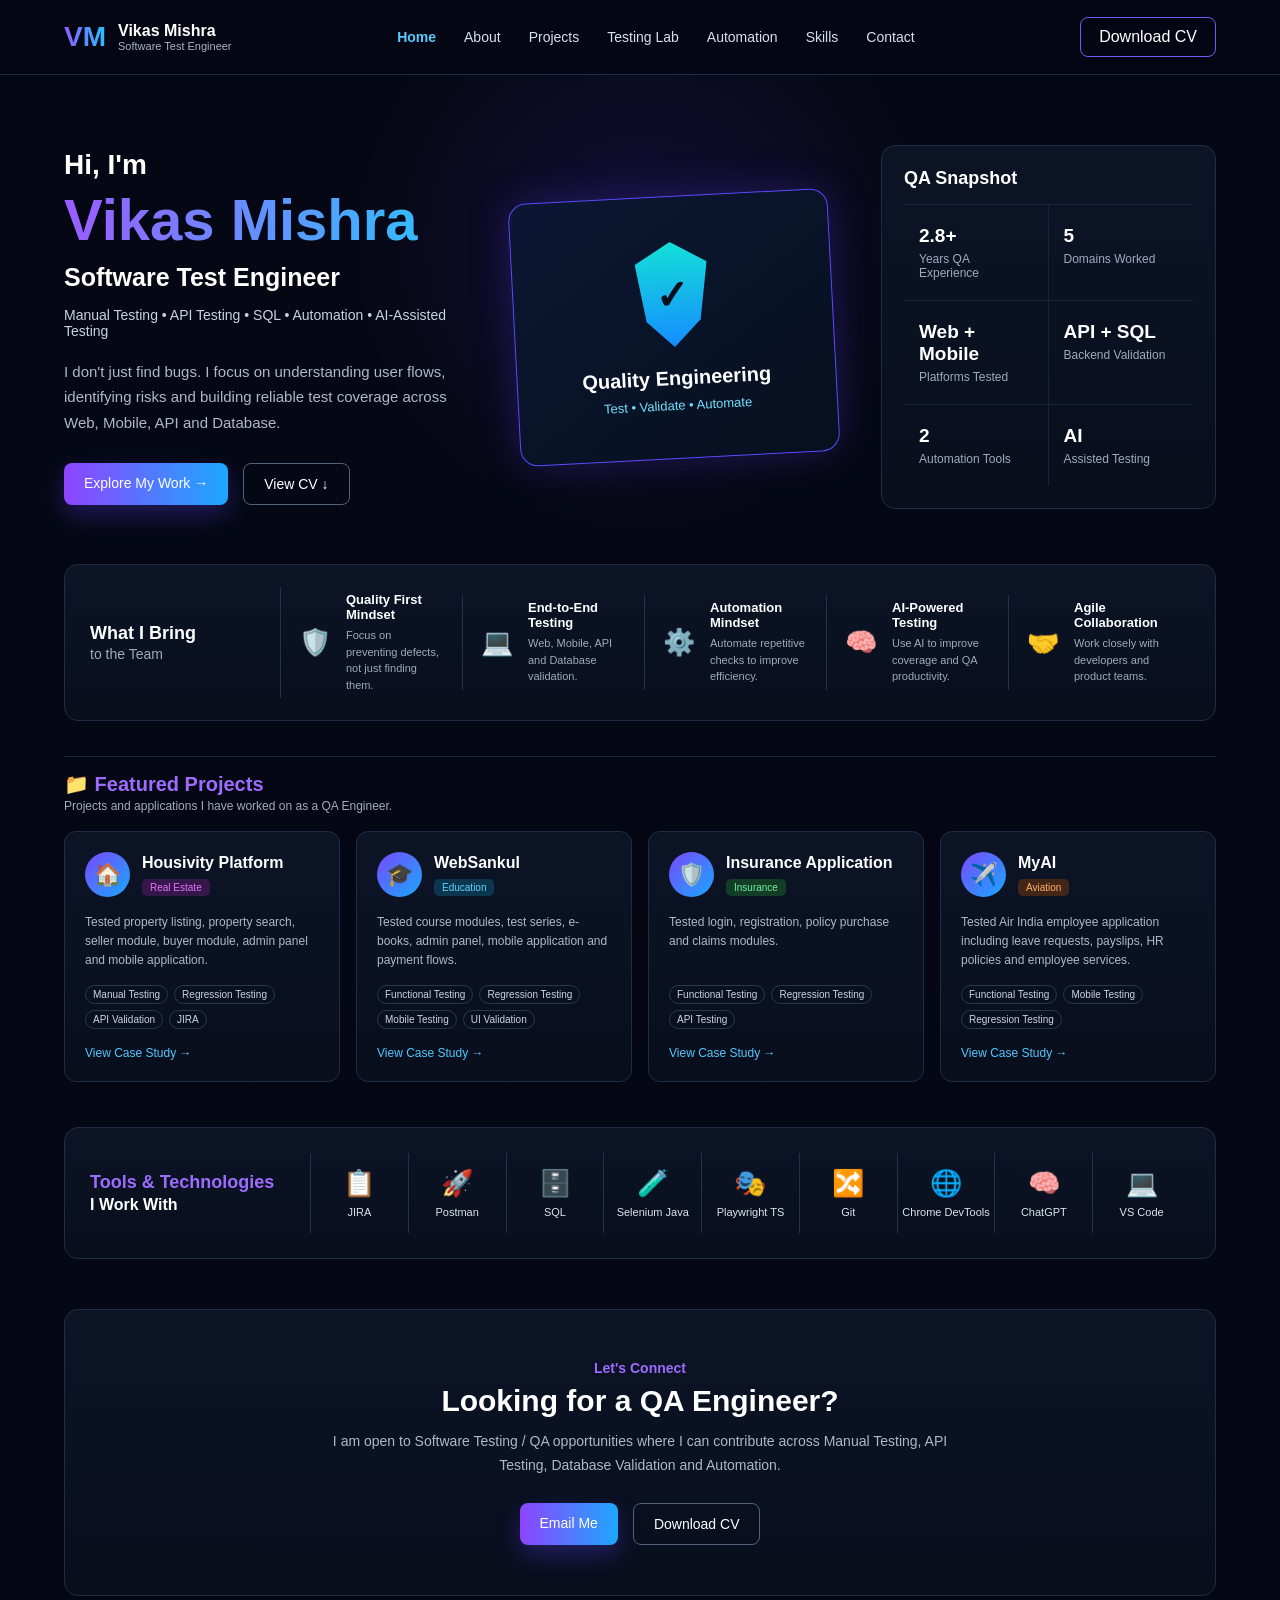
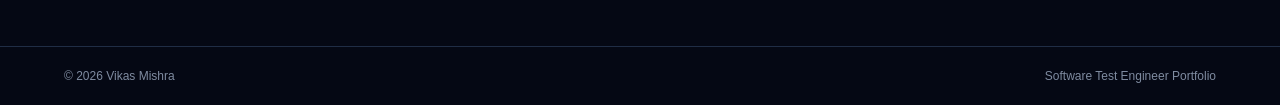
==== index.html @ 6115c790 "Initial QA portfolio" ====
<!doctype html>
<html lang="en">
  <head>
    <meta charset="UTF-8" />
    <meta name="viewport" content="width=device-width, initial-scale=1.0" />

    <title>Vikas Mishra | QA Engineer</title>

    <link rel="stylesheet" href="style.css" />
  </head>

  <body>
    <!-- NAVBAR -->
    <header>
      <div class="logo">
        <span>VM</span>

        <div>
          <h3>Vikas Mishra</h3>
          <p>Software Test Engineer</p>
        </div>
      </div>

      <nav>
        <a href="#home">Home</a>
        <a href="#about">About</a>
        <a href="#projects">Projects</a>
        <a href="#testing">Testing Lab</a>
        <a href="#automation">Automation</a>
        <a href="#skills">Skills</a>
        <a href="#contact">Contact</a>
      </nav>

      <a href="assets/Vikas_Mishra_CV.pdf" class="cv-btn" download>
        Download CV
      </a>
    </header>

    <!-- HERO SECTION -->

    <section class="hero" id="home">
      <!-- LEFT -->

      <div class="hero-left">
        <p class="hello">Hi, I'm</p>

        <h1>Vikas Mishra</h1>

        <h2>Software Test Engineer</h2>

        <p class="skills-line">
          Manual Testing • API Testing • SQL • Automation • AI-Assisted Testing
        </p>

        <p class="description">
          I don't just find bugs. I focus on understanding user flows,
          identifying risks and building reliable test coverage across Web,
          Mobile, API and Database.
        </p>

        <div class="buttons">
          <a href="#projects" class="primary-btn"> Explore My Work → </a>

          <a href="#" class="secondary-btn"> View CV ↓ </a>
        </div>
      </div>

      <!-- CENTER VISUAL -->

      <div class="hero-center">
        <div class="testing-card">
          <div class="shield">✓</div>

          <h3>Quality Engineering</h3>

          <p>Test • Validate • Automate</p>
        </div>
      </div>

      <!-- RIGHT QA SNAPSHOT -->

      <div class="snapshot">
        <h3>QA Snapshot</h3>

        <div class="stats">
          <div class="stat">
            <h2>2.8+</h2>
            <p>Years QA Experience</p>
          </div>

          <div class="stat">
            <h2>5</h2>
            <p>Domains Worked</p>
          </div>

          <div class="stat">
            <h2>Web + Mobile</h2>
            <p>Platforms Tested</p>
          </div>

          <div class="stat">
            <h2>API + SQL</h2>
            <p>Backend Validation</p>
          </div>

          <div class="stat">
            <h2>2</h2>
            <p>Automation Tools</p>
          </div>

          <div class="stat">
            <h2>AI</h2>
            <p>Assisted Testing</p>
          </div>
        </div>
      </div>
    </section>
    <!-- WHAT I BRING TO THE TEAM -->

    <section class="team-section" id="about">
      <div class="team-title">
        <h2>What I Bring</h2>
        <p>to the Team</p>
      </div>

      <div class="team-item">
        <div class="team-icon">🛡️</div>

        <div>
          <h3>Quality First Mindset</h3>
          <p>Focus on preventing defects, not just finding them.</p>
        </div>
      </div>

      <div class="team-item">
        <div class="team-icon">💻</div>

        <div>
          <h3>End-to-End Testing</h3>
          <p>Web, Mobile, API and Database validation.</p>
        </div>
      </div>

      <div class="team-item">
        <div class="team-icon">⚙️</div>

        <div>
          <h3>Automation Mindset</h3>
          <p>Automate repetitive checks to improve efficiency.</p>
        </div>
      </div>

      <div class="team-item">
        <div class="team-icon">🧠</div>

        <div>
          <h3>AI-Powered Testing</h3>
          <p>Use AI to improve coverage and QA productivity.</p>
        </div>
      </div>

      <div class="team-item">
        <div class="team-icon">🤝</div>

        <div>
          <h3>Agile Collaboration</h3>
          <p>Work closely with developers and product teams.</p>
        </div>
      </div>
    </section>
    <!-- FEATURED PROJECTS -->

    <section class="projects-section" id="projects">
      <div class="projects-header">
        <div>
          <h2>📁 Featured Projects</h2>
          <p>Projects and applications I have worked on as a QA Engineer.</p>
        </div>
      </div>

      <div class="projects-grid">
        <!-- PROJECT 1 -->

        <div class="project-card">
          <div class="project-top">
            <div class="project-icon">🏠</div>

            <div>
              <h3>Housivity Platform</h3>

              <span class="project-tag purple"> Real Estate </span>
            </div>
          </div>

          <p class="project-description">
            Tested property listing, property search, seller module, buyer
            module, admin panel and mobile application.
          </p>

          <div class="project-skills">
            <span>Manual Testing</span>
            <span>Regression Testing</span>
            <span>API Validation</span>
            <span>JIRA</span>
          </div>

          <a href="housivity.html"> View Case Study → </a>
        </div>

        <!-- PROJECT 2 -->

        <div class="project-card">
          <div class="project-top">
            <div class="project-icon">🎓</div>

            <div>
              <h3>WebSankul</h3>

              <span class="project-tag blue"> Education </span>
            </div>
          </div>

          <p class="project-description">
            Tested course modules, test series, e-books, admin panel, mobile
            application and payment flows.
          </p>

          <div class="project-skills">
            <span>Functional Testing</span>
            <span>Regression Testing</span>
            <span>Mobile Testing</span>
            <span>UI Validation</span>
          </div>

          <a href="websankul.html"> View Case Study → </a>
        </div>

        <!-- PROJECT 3 -->

        <div class="project-card">
          <div class="project-top">
            <div class="project-icon">🛡️</div>

            <div>
              <h3>Insurance Application</h3>

              <span class="project-tag green"> Insurance </span>
            </div>
          </div>

          <p class="project-description">
            Tested login, registration, policy purchase and claims modules.
          </p>

          <div class="project-skills">
            <span>Functional Testing</span>
            <span>Regression Testing</span>
            <span>API Testing</span>
          </div>

          <a href="insurance.html"> View Case Study → </a>
        </div>

        <!-- PROJECT 4 -->

        <div class="project-card">
          <div class="project-top">
            <div class="project-icon">✈️</div>

            <div>
              <h3>MyAI</h3>

              <span class="project-tag orange"> Aviation </span>
            </div>
          </div>

          <p class="project-description">
            Tested Air India employee application including leave requests,
            payslips, HR policies and employee services.
          </p>

          <div class="project-skills">
            <span>Functional Testing</span>
            <span>Mobile Testing</span>
            <span>Regression Testing</span>
          </div>

          <a href="myai.html"> View Case Study → </a>
        </div>
      </div>
    </section>
    <!-- TOOLS & TECHNOLOGIES -->

    <section class="tools-section" id="skills">
      <div class="tools-title">
        <h2>Tools & Technologies</h2>
        <p>I Work With</p>
      </div>

      <div class="tools-list">
        <div class="tool-item">
          <div class="tool-icon">📋</div>
          <span>JIRA</span>
        </div>

        <div class="tool-item">
          <div class="tool-icon">🚀</div>
          <span>Postman</span>
        </div>

        <div class="tool-item">
          <div class="tool-icon">🗄️</div>
          <span>SQL</span>
        </div>

        <div class="tool-item">
          <div class="tool-icon">🧪</div>
          <span>Selenium Java</span>
        </div>

        <div class="tool-item">
          <div class="tool-icon">🎭</div>
          <span>Playwright TS</span>
        </div>

        <div class="tool-item">
          <div class="tool-icon">🔀</div>
          <span>Git</span>
        </div>

        <div class="tool-item">
          <div class="tool-icon">🌐</div>
          <span>Chrome DevTools</span>
        </div>

        <div class="tool-item">
          <div class="tool-icon">🧠</div>
          <span>ChatGPT</span>
        </div>

        <div class="tool-item">
          <div class="tool-icon">💻</div>
          <span>VS Code</span>
        </div>
      </div>
    </section>
    <!-- CONTACT SECTION -->

    <section class="contact-section" id="contact">
      <p class="contact-kicker">Let's Connect</p>

      <h2>Looking for a QA Engineer?</h2>

      <p class="contact-text">
        I am open to Software Testing / QA opportunities where I can contribute
        across Manual Testing, API Testing, Database Validation and Automation.
      </p>

      <div class="contact-buttons">
        <a href="mailto:vikasparsa94@gmail.com" class="primary-btn">
          Email Me
        </a>

        <a href="assets/Vikas_Mishra_CV.pdf" class="secondary-btn" download>
          Download CV
        </a>
      </div>
    </section>

    <!-- FOOTER -->

    <footer>
      <p>© 2026 Vikas Mishra</p>

      <p>Software Test Engineer Portfolio</p>
    </footer>
    <script src="script.js"></script>
  </body>
</html>
---- style.css ----
* {
  margin: 0;
  padding: 0;
  box-sizing: border-box;
}

html {
  scroll-behavior: smooth;
}

body {
  font-family: Arial, sans-serif;
  background: #050814;
  color: white;
}

/* NAVBAR */

header {
  height: 75px;
  padding: 0 5%;
  display: flex;
  align-items: center;
  justify-content: space-between;

  background: rgba(5, 8, 20, 0.95);

  border-bottom: 1px solid #1f2b45;

  position: sticky;
  top: 0;
  z-index: 100;
}

.logo {
  display: flex;
  align-items: center;
  gap: 12px;
}

.logo span {
  font-size: 28px;
  font-weight: bold;

  background: linear-gradient(90deg, #8b5cff, #25c2ff);

  -webkit-background-clip: text;
  color: transparent;
}

.logo h3 {
  font-size: 16px;
}

.logo p {
  font-size: 11px;
  color: #a9b4c7;
}

/* NAVIGATION */

nav {
  display: flex;
  gap: 28px;
}

nav a {
  color: #d9dfeb;
  text-decoration: none;
  font-size: 14px;

  transition: 0.3s;
}

nav a:hover {
  color: #40bfff;
}

/* CV BUTTON */

.cv-btn {
  padding: 10px 18px;

  border: 1px solid #715aff;

  border-radius: 8px;

  color: white;
  text-decoration: none;

  transition: 0.3s;
}

.cv-btn:hover {
  background: #715aff;
}

/* HERO */

.hero {
  min-height: auto;
  padding: 70px 5% 55px;

  display: grid;

  grid-template-columns: 1.2fr 1fr 1fr;

  gap: 40px;

  align-items: center;

  background: radial-gradient(
    circle at 50% 35%,
    rgba(100, 50, 255, 0.14),
    transparent 40%
  );
}

/* LEFT SECTION */

.hello {
  font-size: 28px;
  font-weight: bold;

  margin-bottom: 5px;
}

.hero-left h1 {
  font-size: 58px;

  background: linear-gradient(90deg, #9b5cff, #27c8ff);

  -webkit-background-clip: text;

  color: transparent;

  margin-bottom: 10px;
}

.hero-left h2 {
  font-size: 25px;

  margin-bottom: 15px;
}

.skills-line {
  color: #cad2df;

  font-size: 14px;

  margin-bottom: 20px;
}

.description {
  max-width: 550px;

  color: #aeb8c9;

  line-height: 1.7;

  font-size: 15px;
}

/* BUTTONS */

.buttons {
  display: flex;

  gap: 15px;

  margin-top: 28px;
}

.primary-btn,
.secondary-btn {
  padding: 12px 20px;

  border-radius: 8px;

  text-decoration: none;

  font-size: 14px;

  transition: 0.3s;
}

.primary-btn {
  background: linear-gradient(90deg, #8e45ff, #1ca8ff);

  color: white;

  box-shadow: 0 10px 25px rgba(92, 65, 255, 0.3);
}

.primary-btn:hover {
  transform: translateY(-3px);
}

.secondary-btn {
  border: 1px solid #53617a;

  color: white;
}

.secondary-btn:hover {
  border-color: #7c63ff;

  background: #0d1527;
}

/* CENTER VISUAL */

.hero-center {
  display: flex;

  justify-content: center;

  align-items: center;
}

.testing-card {
  width: 320px;

  padding: 45px 30px;

  text-align: center;

  background: linear-gradient(145deg, #0b1733, #07101e);

  border: 1px solid #5a4cff;

  border-radius: 18px;

  box-shadow: 0 0 40px rgba(103, 69, 255, 0.25);

  transform: rotate(-3deg);
}

.shield {
  width: 90px;
  height: 105px;

  margin: auto;

  display: flex;

  align-items: center;

  justify-content: center;

  font-size: 40px;

  font-weight: bold;

  color: #06101c;

  background: linear-gradient(180deg, #13e0d8, #168cff);

  clip-path: polygon(50% 0%, 90% 20%, 80% 75%, 50% 100%, 20% 75%, 10% 20%);

  margin-bottom: 20px;
}

.testing-card h3 {
  font-size: 20px;

  margin-bottom: 8px;
}

.testing-card p {
  color: #72dfff;

  font-size: 13px;
}

/* QA SNAPSHOT */

.snapshot {
  padding: 22px;

  background: linear-gradient(180deg, #0c1426, #080e1c);

  border: 1px solid #202d45;

  border-radius: 14px;
}

.snapshot h3 {
  font-size: 18px;

  margin-bottom: 15px;
}

.stats {
  display: grid;

  grid-template-columns: 1fr 1fr;
}

.stat {
  padding: 20px 15px;

  border-top: 1px solid #17243a;
}

.stat:nth-child(odd) {
  border-right: 1px solid #17243a;
}

.stat h2 {
  font-size: 19px;

  margin-bottom: 5px;

  color: white;
}

.stat p {
  color: #9faabd;

  font-size: 12px;
}

/* RESPONSIVE */

@media (max-width: 1100px) {
  nav {
    display: none;
  }

  .hero {
    grid-template-columns: 1fr 1fr;
  }

  .snapshot {
    grid-column: 1 / -1;
  }
}

@media (max-width: 700px) {
  header {
    padding: 0 20px;
  }

  .cv-btn {
    display: none;
  }

  .hero {
    grid-template-columns: 1fr;

    padding: 40px 20px;
  }

  .hero-left h1 {
    font-size: 44px;
  }

  .testing-card {
    width: 90%;
  }

  .stats {
    grid-template-columns: 1fr;
  }

  .stat:nth-child(odd) {
    border-right: none;
  }
}
/* ============================= */
/* WHAT I BRING TO THE TEAM */
/* ============================= */

.team-section {
  width: 90%;
  margin: 0 auto 30px;

  padding: 22px 25px;

  display: grid;

  grid-template-columns:
    190px
    repeat(5, 1fr);

  align-items: center;

  background: linear-gradient(180deg, #0c1426, #080e1c);

  border: 1px solid #202d45;

  border-radius: 14px;
}

/* TITLE */

.team-title h2 {
  font-size: 18px;

  margin-bottom: 2px;
}

.team-title p {
  color: #9faabd;

  font-size: 14px;
}

/* ITEMS */

.team-item {
  min-height: 75px;

  padding: 5px 18px;

  display: flex;

  align-items: center;

  gap: 12px;

  border-left: 1px solid #253149;
}

/* ICON */

.team-icon {
  font-size: 26px;

  min-width: 35px;
}

/* TEXT */

.team-item h3 {
  font-size: 13px;

  margin-bottom: 5px;

  color: white;
}

.team-item p {
  font-size: 11px;

  line-height: 1.5;

  color: #9faabd;
}

/* HOVER EFFECT */

.team-item {
  transition: 0.3s;
}

.team-item:hover {
  transform: translateY(-3px);
}

.team-item:hover h3 {
  color: #59c9ff;
}

/* TABLET */

@media (max-width: 1100px) {
  .team-section {
    grid-template-columns: 1fr 1fr;
  }

  .team-title {
    grid-column: 1 / -1;

    margin-bottom: 15px;
  }

  .team-item {
    border-left: none;

    border-top: 1px solid #253149;

    padding: 15px;
  }
}

/* MOBILE */

@media (max-width: 700px) {
  .team-section {
    grid-template-columns: 1fr;

    width: 90%;

    padding: 20px;
  }

  .team-title {
    grid-column: auto;
  }
}
/* ============================== */
/* FEATURED PROJECTS */
/* ============================== */
section {
  scroll-margin-top: 100px;
}
.projects-section {
  width: 90%;

  margin: 35px auto 45px;
}

/* HEADER */

.projects-header {
  display: flex;

  justify-content: space-between;

  align-items: center;

  margin-bottom: 18px;

  padding-top: 15px;

  border-top: 1px solid #18243a;
}

.projects-header h2 {
  font-size: 20px;

  color: #9d6cff;

  margin-bottom: 3px;
}

.projects-header p {
  font-size: 12px;

  color: #9faabd;
}

/* GRID */

.projects-grid {
  display: grid;

  grid-template-columns: repeat(4, 1fr);

  gap: 16px;
}

/* CARD */

.project-card {
  min-height: 250px;

  padding: 20px;

  background: linear-gradient(180deg, #0c1426, #080e1c);

  border: 1px solid #202d45;

  border-radius: 12px;

  transition: 0.3s;
}

.project-card:hover {
  transform: translateY(-5px);

  border-color: #6f5cff;

  box-shadow: 0 15px 30px rgba(78, 54, 255, 0.12);
}

/* PROJECT TOP */

.project-top {
  display: flex;

  align-items: center;

  gap: 12px;
}

.project-icon {
  width: 45px;

  height: 45px;

  display: flex;

  align-items: center;

  justify-content: center;

  border-radius: 50%;

  background: linear-gradient(135deg, #7948ff, #18a9ff);

  font-size: 22px;
}

.project-top h3 {
  font-size: 16px;

  margin-bottom: 5px;
}

/* TAG */

.project-tag {
  display: inline-block;

  padding: 3px 8px;

  border-radius: 5px;

  font-size: 10px;
}

.purple {
  background: #351749;

  color: #e374ff;
}

.blue {
  background: #0c3550;

  color: #5ed5ff;
}

.green {
  background: #143d28;

  color: #6df29a;
}

.orange {
  background: #442619;

  color: #ffaf67;
}

/* DESCRIPTION */

.project-description {
  margin-top: 16px;

  color: #aeb8c9;

  font-size: 12px;

  line-height: 1.6;

  min-height: 58px;
}

/* SKILLS */

.project-skills {
  display: flex;

  flex-wrap: wrap;

  gap: 6px;

  margin: 14px 0;
}

.project-skills span {
  font-size: 10px;

  color: #cad3e4;

  border: 1px solid #293750;

  padding: 3px 7px;

  border-radius: 20px;
}

/* LINK */

.project-card a {
  color: #53c8ff;

  font-size: 12px;

  text-decoration: none;
}

.project-card a:hover {
  color: #ab79ff;
}

/* TABLET */

@media (max-width: 1100px) {
  .projects-grid {
    grid-template-columns: 1fr 1fr;
  }
}

/* MOBILE */

@media (max-width: 700px) {
  .projects-grid {
    grid-template-columns: 1fr;
  }
}
/* ============================== */
/* TOOLS & TECHNOLOGIES */
/* ============================== */

.tools-section {
  width: 90%;
  margin: 35px auto 50px;

  padding: 25px;

  display: grid;

  grid-template-columns: 220px 1fr;

  align-items: center;

  background: linear-gradient(180deg, #0c1426, #080e1c);

  border: 1px solid #202d45;

  border-radius: 14px;
}

/* TITLE */

.tools-title h2 {
  font-size: 18px;

  color: #9d6cff;

  margin-bottom: 3px;
}

.tools-title p {
  color: white;

  font-size: 16px;

  font-weight: bold;
}

/* TOOL LIST */

.tools-list {
  display: grid;

  grid-template-columns: repeat(9, 1fr);

  align-items: center;
}

/* TOOL ITEM */

.tool-item {
  min-height: 80px;

  display: flex;

  flex-direction: column;

  align-items: center;

  justify-content: center;

  gap: 7px;

  border-left: 1px solid #243149;

  transition: 0.3s;
}

.tool-item:hover {
  transform: translateY(-4px);
}

.tool-icon {
  font-size: 26px;
}

.tool-item span {
  font-size: 11px;

  color: #dbe3ef;

  text-align: center;
}

/* TABLET */

@media (max-width: 1100px) {
  .tools-section {
    grid-template-columns: 1fr;
  }

  .tools-title {
    margin-bottom: 20px;
  }

  .tools-list {
    grid-template-columns: repeat(3, 1fr);
  }

  .tool-item {
    border: 1px solid #243149;
  }
}

/* MOBILE */

@media (max-width: 700px) {
  .tools-list {
    grid-template-columns: repeat(2, 1fr);
  }
}
/* ============================= */
/* CASE STUDY PAGE */
/* ============================= */

.case-study-page {
  width: 85%;
  max-width: 1100px;

  margin: auto;

  padding: 60px 0;
}

/* HERO */

.case-hero {
  margin-bottom: 35px;
}

.back-link {
  display: inline-block;

  margin-bottom: 25px;

  color: #5acbff;

  text-decoration: none;

  font-size: 13px;
}

.case-tag {
  display: inline-block;

  padding: 5px 10px;

  background: #351749;

  color: #e578ff;

  border-radius: 5px;

  font-size: 11px;

  margin-bottom: 12px;
}

.case-hero h1 {
  font-size: 42px;

  margin-bottom: 8px;

  background: linear-gradient(90deg, #9b5cff, #27c8ff);

  -webkit-background-clip: text;

  color: transparent;
}

.case-hero p {
  color: #aeb8c9;
}

/* CARD */

.case-card {
  margin-bottom: 20px;

  padding: 25px;

  background: linear-gradient(180deg, #0c1426, #080e1c);

  border: 1px solid #202d45;

  border-radius: 12px;
}

.case-card h2 {
  font-size: 20px;

  margin-bottom: 15px;

  color: #9d6cff;
}

.case-card p {
  color: #aeb8c9;

  line-height: 1.7;

  font-size: 14px;
}

/* MODULE GRID */

.case-grid {
  display: grid;

  grid-template-columns: repeat(3, 1fr);

  gap: 12px;
}

.case-item {
  padding: 15px;

  background: #091224;

  border: 1px solid #26334a;

  border-radius: 8px;

  font-size: 13px;
}

/* TEST LIST */

.testing-list {
  display: grid;

  grid-template-columns: repeat(2, 1fr);

  gap: 12px;
}

.testing-list div {
  padding: 10px 0;

  color: #cbd5e5;
}

/* TOOLS */

.case-tools {
  display: flex;

  gap: 10px;

  flex-wrap: wrap;
}

.case-tools span {
  padding: 7px 12px;

  background: #091224;

  border: 1px solid #293750;

  border-radius: 20px;

  font-size: 12px;
}

/* MOBILE */

@media (max-width: 700px) {
  .case-study-page {
    width: 90%;

    padding: 35px 0;
  }

  .case-grid {
    grid-template-columns: 1fr;
  }

  .testing-list {
    grid-template-columns: 1fr;
  }

  .case-hero h1 {
    font-size: 34px;
  }
}
/* ============================== */
/* CONTACT SECTION */
/* ============================== */

.contact-section {
  width: 90%;
  margin: 40px auto 50px;

  padding: 50px 25px;

  text-align: center;

  background: linear-gradient(180deg, #0c1426, #080e1c);

  border: 1px solid #202d45;

  border-radius: 14px;
}

.contact-kicker {
  color: #9d6cff;

  font-size: 14px;

  font-weight: bold;

  margin-bottom: 8px;
}

.contact-section h2 {
  font-size: 30px;

  margin-bottom: 12px;
}

.contact-text {
  max-width: 650px;

  margin: auto;

  color: #aeb8c9;

  font-size: 14px;

  line-height: 1.7;
}

.contact-buttons {
  display: flex;

  justify-content: center;

  gap: 15px;

  margin-top: 25px;
}

/* ============================== */
/* FOOTER */
/* ============================== */

footer {
  padding: 22px 5%;

  display: flex;

  justify-content: space-between;

  align-items: center;

  border-top: 1px solid #202d45;

  color: #7f8ba0;

  font-size: 12px;
}

/* MOBILE */

@media (max-width: 700px) {
  .contact-buttons {
    flex-direction: column;

    align-items: center;
  }

  footer {
    flex-direction: column;

    gap: 8px;

    text-align: center;
  }
}
/* ACTIVE NAV LINK */

nav a.active {
  color: #59c9ff;
  font-weight: 600;
}
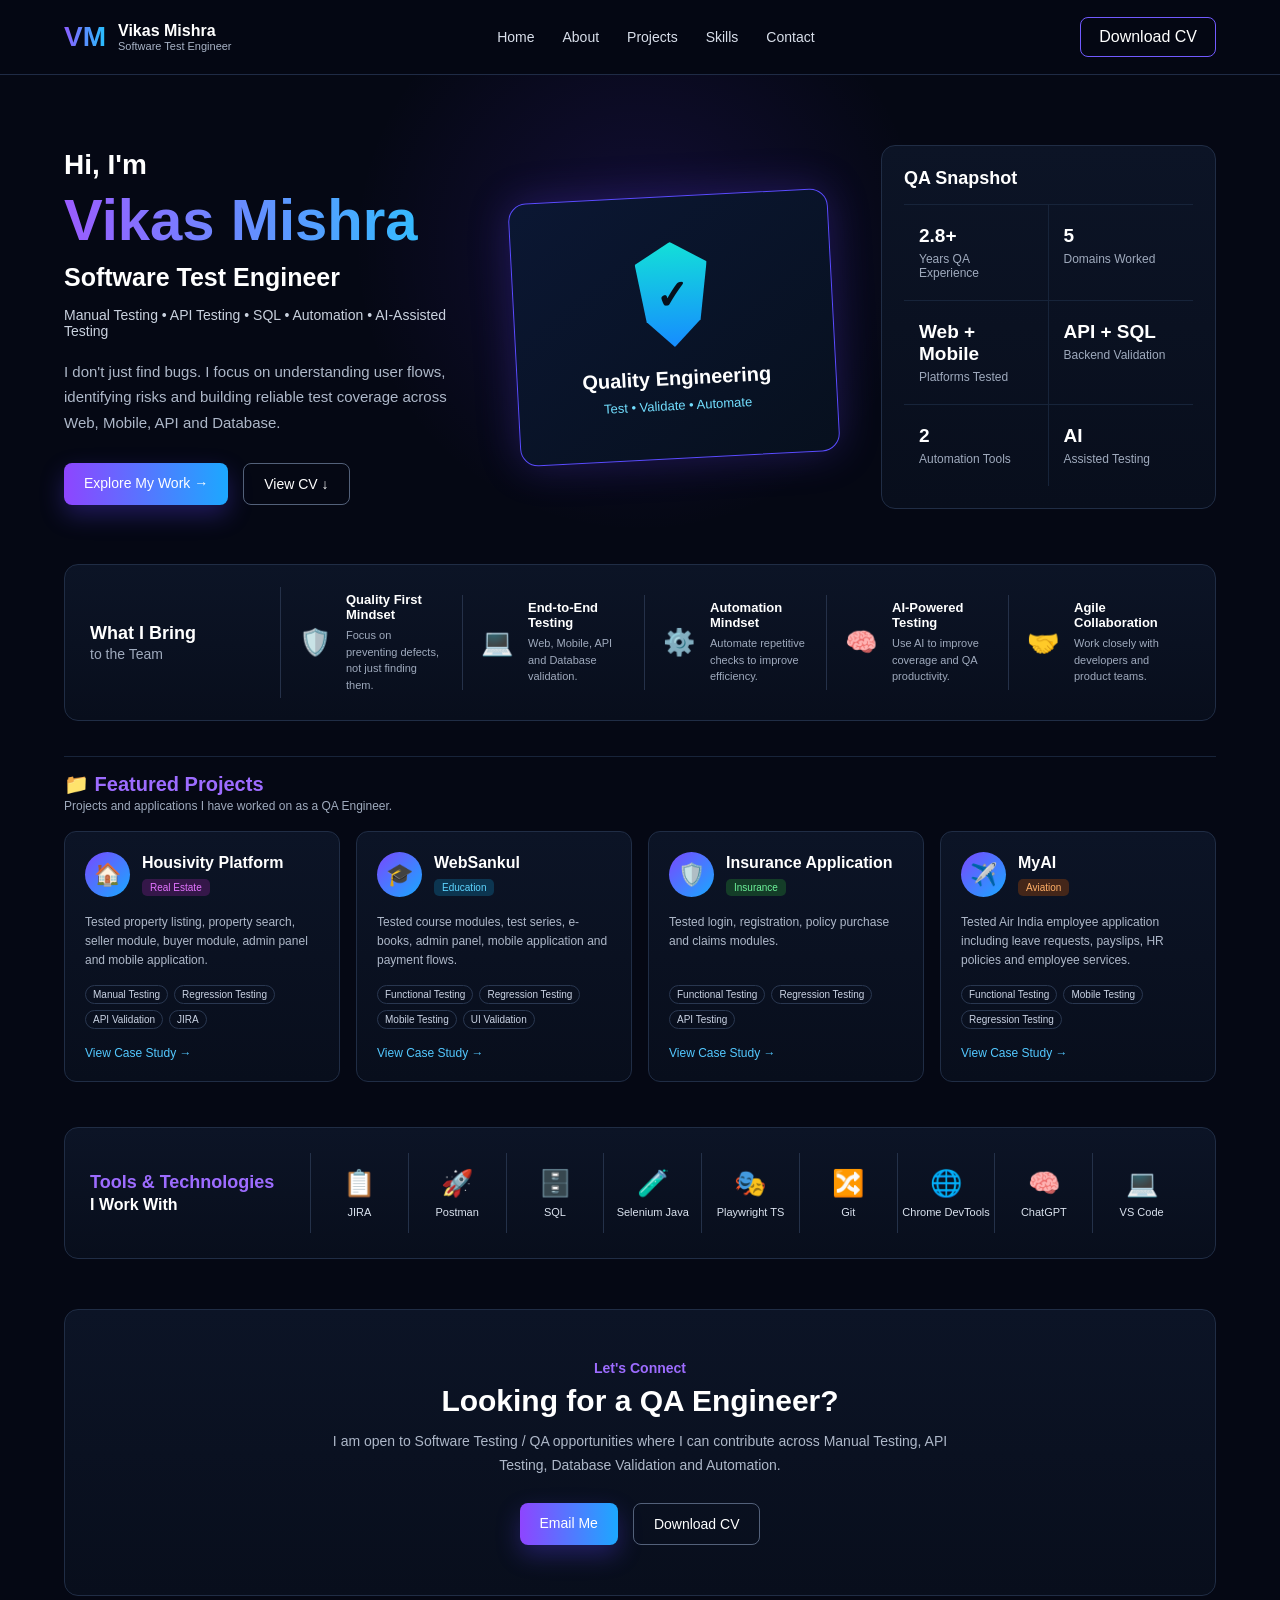
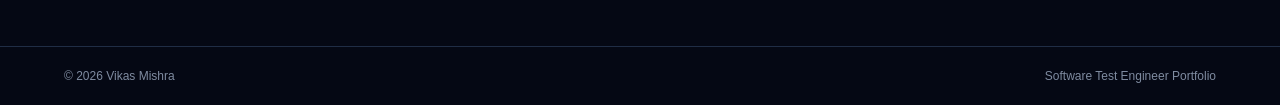
==== commit dc2cedb8: "Add mobile responsive navigation" ====
--- a/index.html
+++ b/index.html
@@ -21,12 +21,13 @@
         </div>
       </div>
 
-      <nav>
+      <!-- MOBILE MENU BUTTON -->
+      <button class="menu-btn" id="menuBtn">☰</button>
+
+      <nav id="navbar">
         <a href="#home">Home</a>
         <a href="#about">About</a>
         <a href="#projects">Projects</a>
-        <a href="#testing">Testing Lab</a>
-        <a href="#automation">Automation</a>
         <a href="#skills">Skills</a>
         <a href="#contact">Contact</a>
       </nav>
--- a/style.css
+++ b/style.css
@@ -1101,3 +1101,227 @@
   color: #59c9ff;
   font-weight: 600;
 }
+/* ============================= */
+/* MOBILE NAVIGATION FIX */
+/* ============================= */
+
+.menu-btn {
+  display: none;
+  background: transparent;
+  border: none;
+  color: white;
+  font-size: 28px;
+  cursor: pointer;
+}
+
+/* MOBILE */
+
+@media (max-width: 700px) {
+  header {
+    height: 70px;
+    padding: 0 20px;
+    position: sticky;
+    top: 0;
+  }
+
+  .logo span {
+    font-size: 25px;
+  }
+
+  .logo h3 {
+    font-size: 14px;
+  }
+
+  .logo p {
+    font-size: 10px;
+  }
+
+  /* HAMBURGER */
+
+  .menu-btn {
+    display: block;
+    margin-left: auto;
+  }
+
+  /* MOBILE NAV */
+
+  header nav {
+    display: none;
+
+    position: absolute;
+
+    top: 70px;
+    left: 0;
+
+    width: 100%;
+
+    padding: 20px;
+
+    flex-direction: column;
+
+    gap: 0;
+
+    background: #080e1c;
+
+    border-top: 1px solid #202d45;
+    border-bottom: 1px solid #202d45;
+
+    box-shadow: 0 15px 30px rgba(0, 0, 0, 0.35);
+  }
+
+  header nav.show {
+    display: flex;
+  }
+
+  header nav a {
+    width: 100%;
+
+    padding: 13px 5px;
+
+    border-bottom: 1px solid #17243a;
+
+    font-size: 14px;
+  }
+
+  .cv-btn {
+    display: none;
+  }
+
+  /* HERO */
+
+  .hero {
+    display: flex;
+
+    flex-direction: column;
+
+    padding: 45px 20px 30px;
+
+    gap: 35px;
+  }
+
+  .hero-left {
+    width: 100%;
+    order: 1;
+  }
+
+  .hero-center {
+    width: 100%;
+    order: 2;
+  }
+
+  .snapshot {
+    width: 100%;
+    order: 3;
+  }
+
+  .hello {
+    font-size: 22px;
+  }
+
+  .hero-left h1 {
+    font-size: 42px;
+    line-height: 1.1;
+  }
+
+  .hero-left h2 {
+    font-size: 21px;
+  }
+
+  .skills-line {
+    font-size: 12px;
+
+    line-height: 1.8;
+  }
+
+  .description {
+    font-size: 13px;
+
+    line-height: 1.7;
+  }
+
+  .buttons {
+    flex-wrap: wrap;
+
+    gap: 10px;
+  }
+
+  .primary-btn,
+  .secondary-btn {
+    padding: 11px 16px;
+
+    font-size: 13px;
+  }
+
+  /* QUALITY CARD */
+
+  .testing-card {
+    width: 100%;
+    max-width: 330px;
+
+    transform: none;
+
+    padding: 35px 20px;
+  }
+
+  /* SNAPSHOT */
+
+  .stats {
+    grid-template-columns: 1fr 1fr;
+  }
+
+  .stat {
+    padding: 18px 10px;
+  }
+
+  .stat h2 {
+    font-size: 17px;
+  }
+
+  .stat p {
+    font-size: 11px;
+  }
+
+  /* TEAM */
+
+  .team-section {
+    width: 90%;
+
+    grid-template-columns: 1fr;
+
+    padding: 18px;
+  }
+
+  .team-item {
+    border-left: none;
+
+    border-top: 1px solid #253149;
+
+    padding: 15px 5px;
+  }
+
+  /* PROJECTS */
+
+  .projects-grid {
+    grid-template-columns: 1fr;
+  }
+
+  /* TOOLS */
+
+  .tools-section {
+    width: 90%;
+
+    grid-template-columns: 1fr;
+  }
+
+  .tools-list {
+    grid-template-columns: repeat(2, 1fr);
+
+    gap: 8px;
+  }
+
+  .tool-item {
+    border: 1px solid #243149;
+
+    border-radius: 8px;
+  }
+}
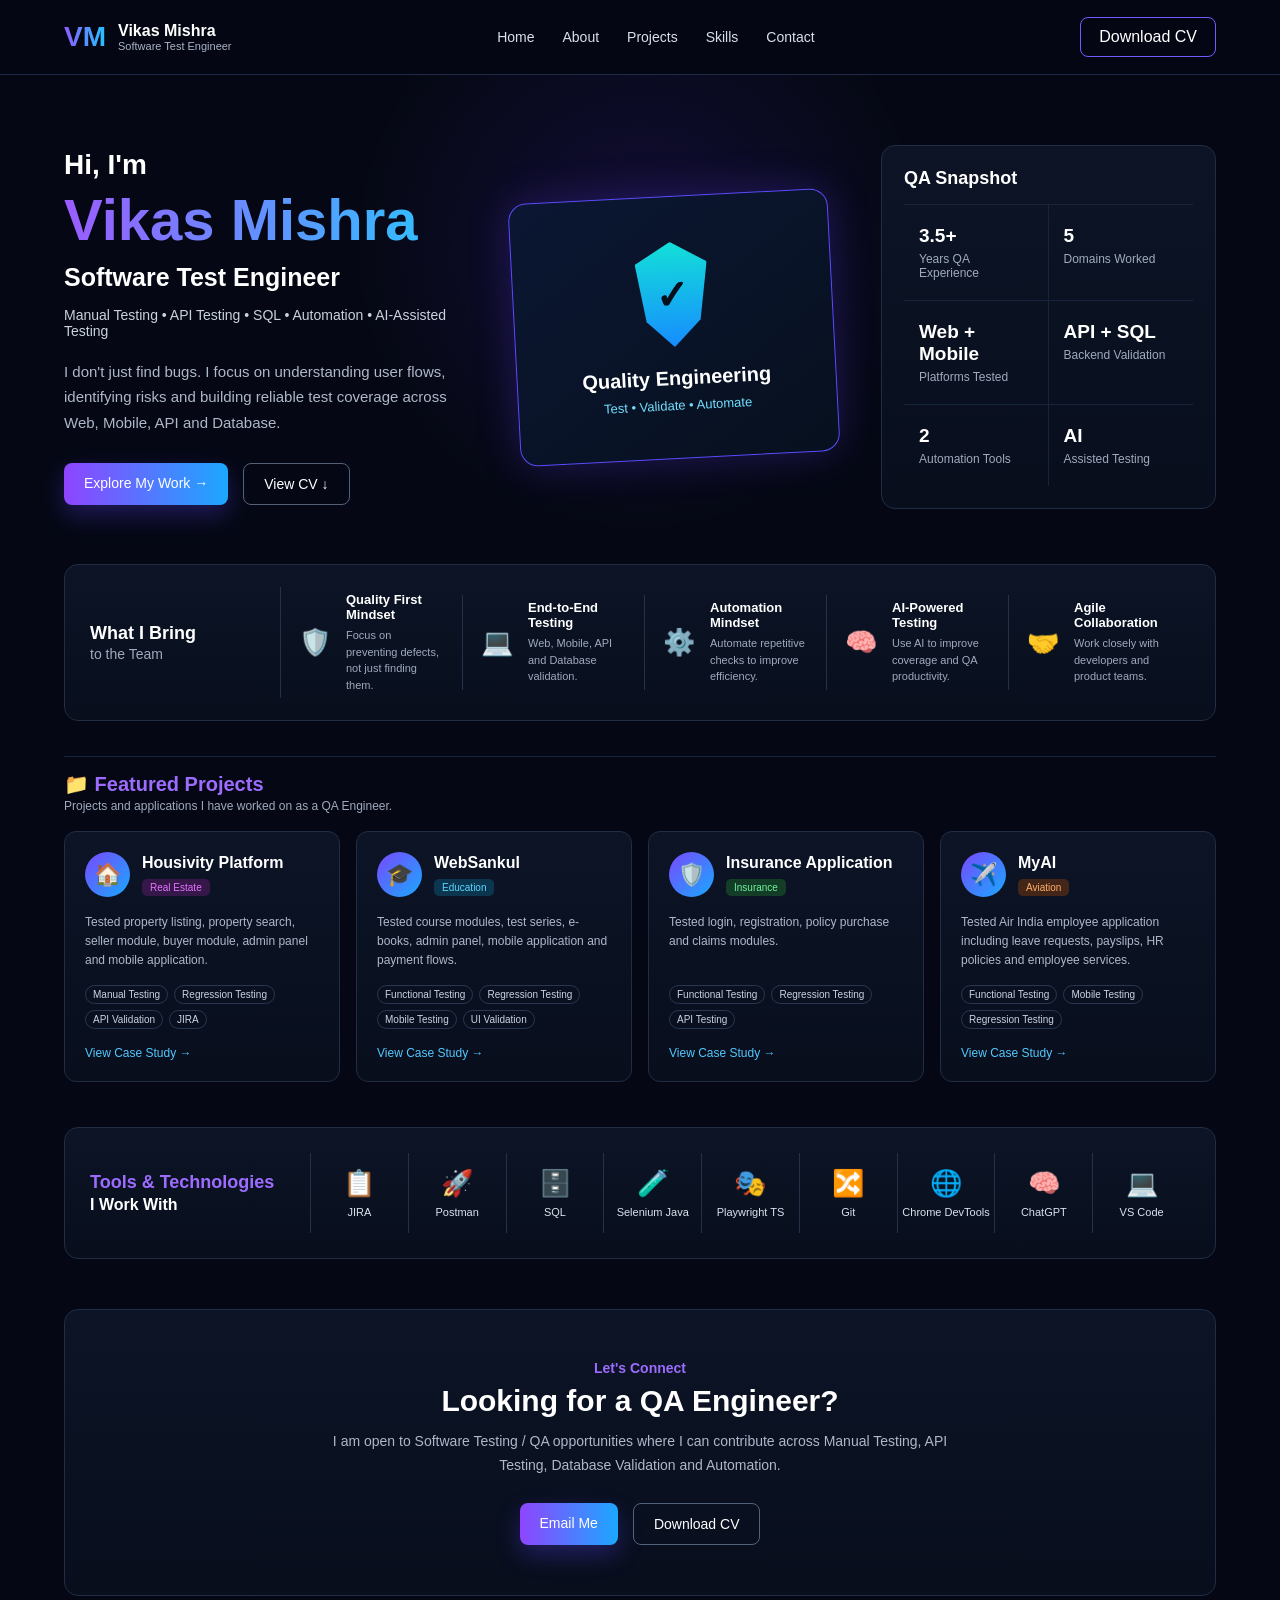
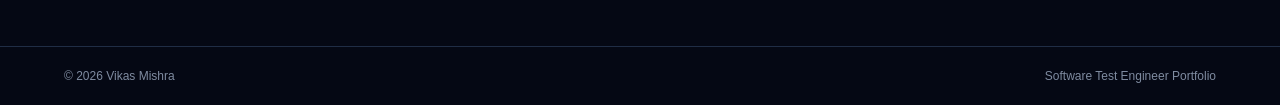
==== commit 56fd6493: "Update QA experience years from 2.8 to 3.5" ====
--- a/index.html
+++ b/index.html
@@ -85,7 +85,7 @@
 
         <div class="stats">
           <div class="stat">
-            <h2>2.8+</h2>
+            <h2>3.5+</h2>
             <p>Years QA Experience</p>
           </div>
 
